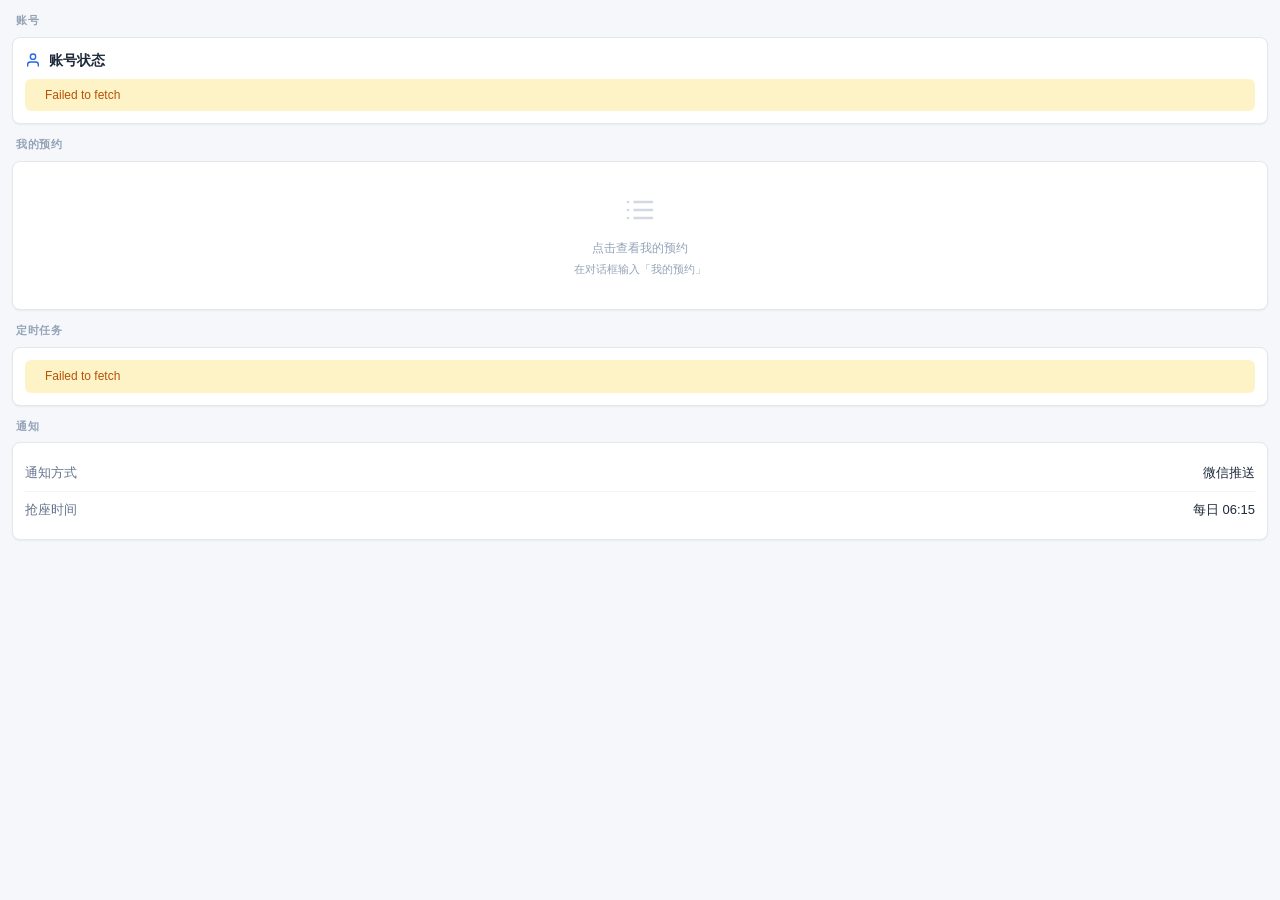
==== panel.html @ 2fefa7e7 "Add files via upload" ====
<!DOCTYPE html>
<html lang="zh-CN">
<head>
<meta charset="UTF-8">
<meta name="viewport" content="width=device-width, initial-scale=1.0">
<title>个人信息面板</title>
<link rel="stylesheet" href="shared.css">
</head>
<body>

<div class="panel-container" id="container">

  <!-- 账号状态 -->
  <div class="panel-section">
    <div class="panel-section-title">账号</div>
    <div class="card" id="accountCard">
      <div class="skeleton-line" style="width:60%;height:14px;margin-bottom:8px;"></div>
      <div class="skeleton-line" style="width:90%;height:12px;margin-bottom:6px;"></div>
      <div class="skeleton-line" style="width:70%;height:12px;"></div>
    </div>
  </div>

  <!-- 我的预约（后端无独立API，引导对话查询） -->
  <div class="panel-section">
    <div class="panel-section-title">我的预约</div>
    <div id="reservationList">
      <div class="card js-reservation-trigger" style="cursor:pointer;">
        <div class="empty-state">
          <span id="reservationIcon"></span>
          <div>点击查看我的预约</div>
          <div style="margin-top:4px;font-size:11px;">在对话框输入「我的预约」</div>
        </div>
      </div>
    </div>
  </div>

  <!-- 定时任务 -->
  <div class="panel-section">
    <div class="panel-section-title">定时任务</div>
    <div id="taskList">
      <div class="skeleton-line" style="width:60%;height:14px;margin-bottom:8px;"></div>
      <div class="skeleton-line" style="width:90%;height:12px;margin-bottom:6px;"></div>
      <div class="skeleton-line" style="width:70%;height:12px;"></div>
    </div>
  </div>

  <!-- 通知提示 -->
  <div class="panel-section">
    <div class="panel-section-title">通知</div>
    <div class="card">
      <div class="alert alert-info" id="nextRunAlert" style="margin-bottom: 8px; display:none;">
        <span id="nextRunIcon"></span>
        <div>
          <div style="font-weight:600;">下次自动抢座</div>
          <div id="nextRunText" style="opacity:0.8;">--</div>
        </div>
      </div>
      <div class="list-item">
        <span class="list-item-label">通知方式</span>
        <span class="list-item-value">微信推送</span>
      </div>
      <div class="list-item">
        <span class="list-item-label">抢座时间</span>
        <span class="list-item-value">每日 06:15</span>
      </div>
    </div>
  </div>

</div>

<script src="shared.js"></script>
<script>
(function() {
  const { apiGet, apiPost, ICONS, escapeHtml, sendToParent, MSG, MSG_FROM_PARENT, onParentMessage, setToken, clearToken, triggerFlow } = window.LibPanel;

  // ---------- 显示模式（URL 参数 mode，2026-08-24）----------
  // login：登录专注视图（账号管理任务流嵌入节点用）——只显示账号卡片，隐藏其余三卡片
  // view ：只读视图（右侧常驻 iframe 用）——未绑定只显示警告+触发按钮，不渲染绑定表单
  // 默认 ：完整面板（其他任务流嵌入 / 直接访问）
  const MODE = new URLSearchParams(location.search).get('mode') || '';
  if (MODE === 'login') {
    document.querySelectorAll('.panel-section').forEach((sec, idx) => {
      if (idx > 0) sec.style.display = 'none';
    });
  }

  // ---------- 渲染账号状态 ----------
  // 后端 GET /api/status 返回：
  //   未绑定: {"code":0, "bound":false}
  //   已绑定: {"code":0, "bound":true, "maskedName":"张某某"}
  function renderAccount(resp) {
    const card = document.getElementById('accountCard');

    // API 调用失败
    if (!resp) {
      card.innerHTML = `
        <div class="card-header">${ICONS.user} 账号状态</div>
        <div class="alert alert-warning">
          <span>${ICONS.alert}</span>
          <div>无法连接服务器，请稍后重试</div>
        </div>`;
      return;
    }

    // code 非 0
    if (resp.code !== 0) {
      card.innerHTML = `
        <div class="card-header">${ICONS.user} 账号状态</div>
        <div class="alert alert-warning">
          <span>${ICONS.alert}</span>
          <div>${escapeHtml(resp.msg || '查询失败')}</div>
        </div>`;
      return;
    }

    // ① 只读模式（view，右侧常驻 iframe）且未绑定：只显示警告 + 触发按钮，不渲染表单
    //    原因：右侧 iframe 的 uid 变量注入未经验证，若在右侧提交表单可能绑定到错误 uid；
    //    只读设计使 uid 即使错误也无副作用（无表单可提交）——按钮走 triggerFlow 在
    //    对话区触发账号管理任务流（对话区 uid 注入已实测可靠）
    if (MODE === 'view' && !resp.bound) {
      card.innerHTML = `
        <div class="card-header">${ICONS.user} 账号状态</div>
        <div class="alert alert-warning" style="margin-bottom:10px;">
          <span>${ICONS.alert}</span>
          <div>未绑定图书馆账号，暂无法使用预约/抢座功能</div>
        </div>
        <div style="font-size:var(--text-sm);color:var(--color-text-secondary);margin-bottom:10px;">
          为保证账号安全，绑定请在对话区完成。点击下方按钮，在对话区打开的绑定面板中输入学号密码
        </div>
        <button type="button" class="btn btn-primary btn-block js-go-bind">去绑定账号</button>`;
      card.querySelector('.js-go-bind').addEventListener('click', () => {
        // 配置了真实 taskId 时直接触发任务流，否则向对话区发送「绑定账号」语义触发
        triggerFlow('bind');
      });
      return;
    }

    // ② 完整/登录模式：未绑定，或已绑定但本机无凭证（换设备 / 清除浏览器数据 /
    //    其他通道绑定产生的同步断层）→ 渲染绑定表单：重新提交走 upsert 自动轮换
    //    凭证，本机即时恢复（view 模式不进此分支——只读，凭证同步走对话区登录入口）
    if (MODE !== 'view' && (!resp.bound || !window.LibPanel.hasCredential())) {
      const needSync = Boolean(resp.bound);
      const tip = needSync
        ? `已绑定（${escapeHtml(resp.maskedName || '--')}），但本设备未持有凭证（换设备或清除浏览器数据后会出现）。在下方重新输入账密即可同步，凭证自动轮换，其余设置不受影响`
        : '未绑定图书馆账号，在下方表单直接绑定';
      card.innerHTML = `
        <div class="card-header">${ICONS.user} 账号状态</div>
        <div class="alert alert-warning" style="margin-bottom:10px;">
          <span>${ICONS.alert}</span>
          <div>${tip}</div>
        </div>
        <form id="bindForm" autocomplete="off" novalidate>
          <div class="form-field">
            <label class="form-label" for="bindUsername">学号</label>
            <input class="form-input" id="bindUsername" type="text" inputmode="numeric" maxlength="20"
                   placeholder="图书馆系统登录学号" autocomplete="off" required>
          </div>
          <div class="form-field">
            <label class="form-label" for="bindPassword">密码</label>
            <div class="pwd-wrap">
              <input class="form-input" id="bindPassword" type="password" maxlength="64"
                     placeholder="图书馆系统密码" autocomplete="new-password" required>
              <button type="button" class="pwd-toggle" aria-label="显示密码" title="显示密码">${ICONS.eye}</button>
            </div>
          </div>
          <div class="form-field">
            <label class="form-label" for="bindPushplus">PushPlus Token（可选）</label>
            <input class="form-input" id="bindPushplus" type="text"
                   placeholder="抢座结果微信推送用，可留空" autocomplete="off">
          </div>
          <label class="form-check" style="margin-bottom:10px;">
            <input type="checkbox" id="bindRemember"> 记住密码（AES 加密存储，每日自动抢座需要）
          </label>
          <button type="submit" class="btn btn-primary btn-block" id="bindSubmitBtn">绑定</button>
          <div class="form-msg" id="bindMsg"></div>
        </form>
        <div class="form-footnote">绑定后凭证自动保存在本浏览器，下次打开免重复绑定</div>`;
      setupBindForm(card);
      return;
    }

    // 已绑定（字段是 maskedName，不是 masked）
    card.innerHTML = `
      <div class="card-header">${ICONS.user} 账号状态</div>
      <div class="list-item">
        <span class="list-item-label">学号</span>
        <span class="list-item-value">${escapeHtml(resp.maskedName || '--')}</span>
      </div>
      <div class="list-item">
        <span class="list-item-label">状态</span>
        <span class="list-item-value"><span class="badge badge-success">已绑定</span></span>
      </div>
      <button class="btn btn-block js-unbind" style="margin-top:10px;">解绑账号</button>`;
    card.querySelector('.js-unbind').addEventListener('click', unbindAccount);
  }

  // ---------- 内嵌绑定表单（方案 4：免跳转对话框，绑定成功免刷新直接用） ----------
  function setupBindForm(card) {
    const form = card.querySelector('#bindForm');
    const msgEl = card.querySelector('#bindMsg');
    const btn = card.querySelector('#bindSubmitBtn');
    // 密码可见性切换（掩码 ↔ 明文，方便核对输入；type=button 防误触发表单提交）
    const pwdInput = card.querySelector('#bindPassword');
    const pwdToggle = card.querySelector('.pwd-toggle');
    if (pwdToggle && pwdInput) {
      pwdToggle.addEventListener('click', () => {
        const show = pwdInput.type === 'password';
        pwdInput.type = show ? 'text' : 'password';
        pwdToggle.innerHTML = show ? ICONS.eyeOff : ICONS.eye;
        pwdToggle.setAttribute('aria-label', show ? '隐藏密码' : '显示密码');
        pwdToggle.title = show ? '隐藏密码' : '显示密码';
      });
    }
    form.addEventListener('submit', async (e) => {
      e.preventDefault();
      msgEl.textContent = '';
      msgEl.className = 'form-msg';
      const username = card.querySelector('#bindUsername').value.trim();
      const password = card.querySelector('#bindPassword').value;
      const pushplus = card.querySelector('#bindPushplus').value.trim();
      const remember = card.querySelector('#bindRemember').checked;
      if (!username || !password) {
        msgEl.textContent = '请填写学号和密码';
        msgEl.classList.add('form-msg-error');
        return;
      }
      btn.disabled = true;
      btn.textContent = '验证中…';
      try {
        const resp = await apiPost('/api/bind', {
          uid: window.LibPanel.UID, username, password, remember, pushplus,
        });
        if (resp && resp.redirected) {
          // 兜底（/api/bind 已在 shared.js 直连白名单中，正常不会走到）
          msgEl.textContent = '当前环境不支持直连，请在对话框输入「绑定账号」';
          msgEl.classList.add('form-msg-error');
          return;
        }
        if (resp && resp.code === 0) {
          // token 生命周期起点：立即生效（内存 + localStorage 持久化），
          // 后续请求自动经 /api/auth/exchange 换短时效凭证，无需刷新页面
          setToken(resp.token || '');
          renderBindSuccess(card, resp);
        } else {
          msgEl.textContent = (resp && resp.msg) || '绑定失败';
          msgEl.classList.add('form-msg-error');
        }
      } catch (err) {
        msgEl.textContent = err.message || '网络错误，请稍后重试';
        msgEl.classList.add('form-msg-error');
      } finally {
        btn.disabled = false;
        btn.textContent = '绑定';
      }
    });
  }

  // ---------- 绑定成功页（展示 token 供跨设备配置 iframe URL） ----------
  function renderBindSuccess(card, resp) {
    const token = resp.token || '';
    card.innerHTML = `
      <div class="card-header">${ICONS.user} 账号状态</div>
      <div class="alert alert-success">
        <span>${ICONS.check}</span>
        <div>绑定成功（${escapeHtml(resp.maskedName || '')}），凭证已自动生效</div>
      </div>
      <div style="margin-top:10px;font-size:var(--text-sm);color:var(--color-text-secondary);">
        凭证已保存在本浏览器，下次打开免重复绑定。若需在其他设备使用，
        请将下方 Token 配置到超星智能体 iframe URL 参数（&amp;token=…）：
      </div>
      <div class="token-box">
        <span class="token-value" title="${escapeHtml(token)}">${escapeHtml(token)}</span>
        <button class="btn btn-sm js-copy-token">复制</button>
      </div>
      <button class="btn btn-block" id="bindDoneBtn" style="margin-top:12px;">完成</button>`;
    card.querySelector('.js-copy-token').addEventListener('click', async (e) => {
      try {
        await navigator.clipboard.writeText(token);
        e.target.textContent = '已复制';
        setTimeout(() => { e.target.textContent = '复制'; }, 1500);
      } catch (err) {
        alert('复制失败，请手动选择复制：' + token);
      }
    });
    card.querySelector('#bindDoneBtn').addEventListener('click', async () => {
      await refreshAll();
    });
  }

  // ---------- 解绑（token 生命周期终点：清内存 + localStorage） ----------
  async function unbindAccount() {
    if (!confirm('确定解绑账号吗？解绑后定时抢座任务将停止。')) return;
    try {
      const resp = await apiPost('/api/unbind', { uid: window.LibPanel.UID });
      if (resp && resp.redirected) {
        alert('已转向对话区，请在对话框完成解绑操作');
        return;
      }
      if (resp && resp.code === 0) {
        clearToken();  // 清除本地长期凭证与短时效缓存，下次会话从零开始
        await refreshAll();
      } else {
        alert('解绑失败: ' + (resp ? resp.msg : '未知错误'));
      }
    } catch (e) {
      alert('解绑失败: ' + e.message);
    }
  }

  // ---------- 渲染定时任务 ----------
  // 后端 GET /api/schedule?action=list 返回：
  //   {"code":0, "tasks":[{"id":"abc123","kind":"seat_reserve","desc":"每周mon,tue,wed,thu,fri,sat,sun 06:15 抢约3C-008"}]}
  // 注意：字段是 tasks 不是 jobs；任务只有 id/kind/desc
  function renderTasks(resp) {
    const container = document.getElementById('taskList');
    const alertEl = document.getElementById('nextRunAlert');
    const alertText = document.getElementById('nextRunText');
    const alertIcon = document.getElementById('nextRunIcon');

    // API 调用失败或未绑定
    if (!resp || resp.code !== 0) {
      alertEl.style.display = 'none';
      const msg = resp ? (resp.msg || '查询失败') : '无法连接服务器';
      // 401 = 未绑定，显示友好提示
      if (resp && resp.code === 401) {
        container.innerHTML = `
          <div class="card">
            <div class="empty-state">
              ${ICONS.clock}
              <div>请先绑定账号</div>
            </div>
          </div>`;
      } else {
        container.innerHTML = `
          <div class="card">
            <div class="alert alert-warning">
              <span>${ICONS.alert}</span>
              <div>${escapeHtml(msg)}</div>
            </div>
          </div>`;
      }
      return;
    }

    // 后端返回 tasks 数组
    const tasks = resp.tasks || [];

    // 更新下次执行提示
    if (tasks.length > 0) {
      alertEl.style.display = 'flex';
      alertIcon.innerHTML = ICONS.clock;
      alertText.textContent = `明日 06:15 自动执行（共 ${tasks.length} 个任务）`;
    } else {
      alertEl.style.display = 'none';
    }

    if (tasks.length === 0) {
      container.innerHTML = `
        <div class="card">
          <div class="empty-state">
            ${ICONS.clock}
            <div>暂无定时任务</div>
            <div style="margin-top:4px;">在对话框输入「定时抢座」创建</div>
          </div>
        </div>`;
      return;
    }

    // 修复 P2-2：用更健壮的方式解析 desc，不再依赖单一正则
    // 后端 desc 格式: "每周mon,tue,wed,thu,fri,sat,sun 06:15 抢约3C-008"
    // 但格式可能变化，所以用多重降级策略
    container.innerHTML = tasks.map(t => {
      const desc = t.desc || '';
      const kind = t.kind || '';

      // 提取座位号（降级链：desc里的"抢约xxx" → kind → desc本身 → "未知"）
      let seat = '未知';
      const seatMatch = desc.match(/抢约\s*(\S+)/);
      if (seatMatch) {
        seat = seatMatch[1];
      } else if (kind) {
        seat = kind;
      } else if (desc) {
        seat = desc.substring(0, 20);
      }

      // 提取周期（降级链：完整匹配 → 缩写匹配 → 原文 → "已启用"）
      let week = '已启用';
      const weekFullMatch = desc.match(/每周([a-z,]+)/);
      const weekAbbrMap = {
        'mon,tue,wed,thu,fri,sat,sun': '每天',
        'mon,tue,wed,thu,fri': '工作日',
        'sat,sun': '周末',
      };
      if (weekFullMatch && weekAbbrMap[weekFullMatch[1]]) {
        week = weekAbbrMap[weekFullMatch[1]];
      } else if (weekFullMatch) {
        week = '每周' + weekFullMatch[1].split(',').map(d => ({mon:'一',tue:'二',wed:'三',thu:'四',fri:'五',sat:'六',sun:'日'}[d] || d)).join('');
      }

      // 提取时间（降级链：HH:MM 匹配 → "06:15" 默认）
      let time = '06:15';
      const timeMatch = desc.match(/(\d{1,2}:\d{2})/);
      if (timeMatch) time = timeMatch[1];

      return `
        <div class="task-card">
          <div class="task-info">
            <div class="task-name">${escapeHtml(seat)}</div>
            <div class="task-meta">${escapeHtml(week)} · ${escapeHtml(time)}</div>
          </div>
          <span class="badge badge-success">启用</span>
          <button class="btn btn-sm btn-danger js-cancel-task" data-task-id="${escapeHtml(t.id)}" title="取消任务">${ICONS.x}</button>
        </div>
      `;
    }).join('');

    // 修复 P1-5：用事件委托替代 onclick 注入，避免 XSS
    container.querySelectorAll('.js-cancel-task').forEach(btn => {
      btn.addEventListener('click', () => cancelTask(btn.dataset.taskId));
    });
  }

  // ---------- 取消任务 ----------
  // 后端 POST /api/schedule 用 "id" 字段（不是 "job_id"）
  // 注意：生产环境 apiPost 会降级为对话引导，返回 code:302 redirected:true
  window.cancelTask = async function(taskId) {
    if (!confirm('确定取消这个定时任务吗？')) return;
    try {
      const resp = await apiPost('/api/schedule', { action: 'cancel', id: taskId });
      // 检查是否被重定向到对话区（生产环境降级）
      if (resp && resp.redirected) {
        alert('已转向对话区，请在对话框完成取消操作');
        return;
      }
      if (resp && resp.code === 0) {
        sendToParent(MSG.DATA_SYNC, { type: 'task-cancelled', taskId });
        await refreshAll();
      } else {
        alert('取消失败: ' + (resp ? resp.msg : '未知错误'));
      }
    } catch (e) {
      alert('取消失败: ' + e.message);
    }
  };

  // ---------- 查询我的预约（引导对话） ----------
  window.askReservations = function() {
    sendToParent(MSG.TRIGGER_TASK, { flow: 'chat', message: '我的预约' });
  };

  // ---------- 刷新所有数据 ----------
  async function refreshAll() {
    try {
      // 并行请求状态和任务列表
      // 注意：后端返回的就是 {"code":0,...}，不是嵌套在 data 里
      const [statusResp, scheduleResp] = await Promise.allSettled([
        apiGet('/api/status'),
        apiGet('/api/schedule', { action: 'list' }),
      ]);

      // 修复 P1-2：rejected 时把错误信息包装成 {code:-1, msg} 传给渲染函数，
      // 让用户看到具体原因（如「403：签名或 Token 校验失败（uid=test_user, token_len=0）」）
      // 而不是误导性的「无法连接服务器」
      const statusData = statusResp.status === 'fulfilled'
        ? statusResp.value
        : { code: -1, msg: (statusResp.reason && statusResp.reason.message) || '网络错误' };
      const scheduleData = scheduleResp.status === 'fulfilled'
        ? scheduleResp.value
        : { code: -1, msg: (scheduleResp.reason && scheduleResp.reason.message) || '网络错误' };

      // 直接传整个响应对象给渲染函数（不是 .data）
      renderAccount(statusData);
      renderTasks(scheduleData);
    } catch (e) {
      console.error('刷新失败:', e);
      renderAccount(null);
      renderTasks(null);
    }
  }

  // ---------- 监听父窗口消息 ----------
  onParentMessage({
    [MSG_FROM_PARENT.REFRESH]: () => refreshAll(),
    [MSG_FROM_PARENT.DATA_SYNC]: (payload) => {
      if (payload && ['bound', 'unbound', 'reserved', 'task-created', 'task-cancelled'].includes(payload.type)) {
        refreshAll();
      }
    },
  });

  // ---------- 初始化 ----------
  // 设置预约区图标
  document.getElementById('reservationIcon').innerHTML = ICONS.list;

  // 修复 P1-5：reservation 用事件委托
  document.querySelector('.js-reservation-trigger').addEventListener('click', () => askReservations());

  refreshAll();

  // 自动刷新策略：使用 Page Visibility API，仅在页面可见时刷新
  // 避免用户切到其他页签时浪费 FC 调用次数
  let refreshTimer = null;

  function startAutoRefresh() {
    if (refreshTimer) clearInterval(refreshTimer);
    refreshTimer = setInterval(refreshAll, 60000);
  }

  function stopAutoRefresh() {
    if (refreshTimer) {
      clearInterval(refreshTimer);
      refreshTimer = null;
    }
  }

  // 页面可见时开始刷新，隐藏时停止
  if (document.hidden !== undefined) {
    document.addEventListener('visibilitychange', () => {
      if (document.hidden) {
        stopAutoRefresh();
      } else {
        // 重新可见时立即刷新一次，再启动定时器
        refreshAll();
        startAutoRefresh();
      }
    });
  }

  // 初始启动（如果页面可见）
  if (!document.hidden) startAutoRefresh();
})();
</script>
</body>
</html>
---- shared.css ----
/* ============================================================
 * 广大图书馆助手 - iframe 面板共享样式系统
 * 设计令牌 + 通用组件 + 面板专属布局
 * ============================================================ */

/* ---------- 设计令牌 ---------- */
:root {
  /* 配色（与 seatmap_test.html 保持一致） */
  --color-primary: #2563EB;
  --color-primary-hover: #1D4ED8;
  --color-primary-light: #DBEAFE;
  --color-bg: #F5F7FA;
  --color-surface: #FFFFFF;
  --color-text: #1E293B;
  --color-text-secondary: #64748B;
  --color-text-muted: #94A3B8;
  --color-border: #E4E7EC;
  --color-border-light: #F1F5F9;
  --color-success: #22C55E;
  --color-success-light: #DCFCE7;
  --color-warning: #F59E0B;
  --color-warning-light: #FEF3C7;
  --color-danger: #EF4444;
  --color-danger-light: #FEE2E2;
  --color-info: #3B82F6;

  /* 字体 */
  --font-family: -apple-system, "PingFang SC", "Microsoft YaHei", "Segoe UI", sans-serif;
  --font-mono: "Fira Code", "Consolas", "SF Mono", monospace;

  /* 字号 */
  --text-xs: 11px;
  --text-sm: 12px;
  --text-base: 13px;
  --text-md: 14px;
  --text-lg: 16px;
  --text-xl: 18px;

  /* 间距 */
  --space-1: 4px;
  --space-2: 8px;
  --space-3: 12px;
  --space-4: 16px;
  --space-5: 20px;
  --space-6: 24px;

  /* 圆角 */
  --radius-sm: 4px;
  --radius-md: 6px;
  --radius-lg: 8px;
  --radius-xl: 12px;

  /* 阴影 */
  --shadow-sm: 0 1px 2px rgba(0, 0, 0, 0.05);
  --shadow-md: 0 2px 8px rgba(0, 0, 0, 0.08);
  --shadow-lg: 0 4px 16px rgba(0, 0, 0, 0.12);

  /* 动画 */
  --transition: 150ms ease;
  --transition-slow: 250ms ease;
}

/* ---------- 基础重置 ---------- */
* { margin: 0; padding: 0; box-sizing: border-box; }

html, body {
  font-family: var(--font-family);
  font-size: var(--text-base);
  color: var(--color-text);
  background: var(--color-bg);
  line-height: 1.5;
  -webkit-font-smoothing: antialiased;
  -moz-osx-font-smoothing: grayscale;
}

/* 滚动条 */
::-webkit-scrollbar { width: 5px; height: 5px; }
::-webkit-scrollbar-track { background: transparent; }
::-webkit-scrollbar-thumb { background: var(--color-border); border-radius: 3px; }
::-webkit-scrollbar-thumb:hover { background: var(--color-text-muted); }

/* ---------- 通用组件：卡片 ---------- */
.card {
  background: var(--color-surface);
  border: 1px solid var(--color-border);
  border-radius: var(--radius-lg);
  padding: var(--space-3);
  margin-bottom: var(--space-2);
  box-shadow: var(--shadow-sm);
}

.card-header {
  display: flex;
  align-items: center;
  gap: var(--space-2);
  margin-bottom: var(--space-2);
  font-size: var(--text-md);
  font-weight: 600;
  color: var(--color-text);
}

.card-header svg {
  width: 16px;
  height: 16px;
  color: var(--color-primary);
  flex-shrink: 0;
}

.card-body {
  font-size: var(--text-base);
  color: var(--color-text-secondary);
}

/* ---------- 通用组件：按钮 ---------- */
.btn {
  display: inline-flex;
  align-items: center;
  justify-content: center;
  gap: var(--space-1);
  padding: var(--space-2) var(--space-3);
  border: 1px solid var(--color-border);
  border-radius: var(--radius-md);
  background: var(--color-surface);
  color: var(--color-text);
  font-size: var(--text-base);
  font-family: inherit;
  cursor: pointer;
  transition: all var(--transition);
  white-space: nowrap;
  min-height: 32px;
}

.btn:hover { border-color: var(--color-primary); color: var(--color-primary); }
.btn:active { transform: scale(0.97); }
.btn:focus-visible { outline: 2px solid var(--color-primary); outline-offset: 2px; }

.btn-primary {
  background: var(--color-primary);
  border-color: var(--color-primary);
  color: #fff;
}
.btn-primary:hover { background: var(--color-primary-hover); border-color: var(--color-primary-hover); color: #fff; }

.btn-danger {
  background: var(--color-danger);
  border-color: var(--color-danger);
  color: #fff;
}
.btn-danger:hover { background: #DC2626; border-color: #DC2626; color: #fff; }

.btn-sm { padding: 3px 8px; font-size: var(--text-sm); min-height: 26px; }
.btn-block { width: 100%; }

/* ---------- 通用组件：状态标签 ---------- */
.badge {
  display: inline-flex;
  align-items: center;
  gap: 3px;
  padding: 2px 8px;
  border-radius: 10px;
  font-size: var(--text-xs);
  font-weight: 500;
  line-height: 1.4;
}
.badge-success { background: var(--color-success-light); color: #15803D; }
.badge-warning { background: var(--color-warning-light); color: #B45309; }
.badge-danger  { background: var(--color-danger-light);  color: #B91C1C; }
.badge-info    { background: var(--color-primary-light); color: #1E40AF; }
.badge-muted   { background: var(--color-border-light);  color: var(--color-text-secondary); }

/* ---------- 通用组件：表单（方案 4 内嵌绑定表单） ---------- */
.form-field { margin-bottom: 10px; }
.form-label {
  display: block;
  font-size: var(--text-sm);
  color: var(--color-text-secondary);
  margin-bottom: 4px;
}
.form-input {
  width: 100%;
  padding: var(--space-2) var(--space-3);
  border: 1px solid var(--color-border);
  border-radius: var(--radius-md);
  background: var(--color-surface);
  color: var(--color-text);
  font-size: var(--text-base);
  font-family: inherit;
  min-height: 34px;
  transition: border-color var(--transition);
}
.form-input:focus { outline: none; border-color: var(--color-primary); }
.form-input::placeholder { color: var(--color-text-muted); }
/* 密码框可见性切换（掩码 ↔ 明文，纯本地渲染层切换，不影响传输与存储） */
.pwd-wrap { position: relative; }
.pwd-wrap .form-input { padding-right: 38px; }
.pwd-toggle {
  position: absolute;
  right: 4px;
  top: 50%;
  transform: translateY(-50%);
  display: flex;
  align-items: center;
  justify-content: center;
  background: none;
  border: none;
  cursor: pointer;
  padding: 6px;
  color: var(--color-text-secondary);
}
.pwd-toggle:hover { color: var(--color-text); }
.pwd-toggle svg { width: 16px; height: 16px; }
.form-check {
  display: flex;
  align-items: center;
  gap: 6px;
  font-size: var(--text-sm);
  color: var(--color-text-secondary);
  cursor: pointer;
  user-select: none;
}
.form-check input[type="checkbox"] { accent-color: var(--color-primary); cursor: pointer; }
.form-msg { font-size: var(--text-sm); margin-top: 8px; word-break: break-all; }
.form-msg-error { color: var(--color-danger); }
.form-footnote {
  font-size: var(--text-sm);
  color: var(--color-text-secondary);
  opacity: 0.75;
  margin-top: 10px;
  text-align: center;
}
.token-box {
  display: flex;
  align-items: center;
  gap: var(--space-2);
  margin-top: var(--space-2);
}
.token-value {
  flex: 1;
  min-width: 0;
  padding: var(--space-2) var(--space-2);
  background: var(--color-bg);
  border: 1px solid var(--color-border);
  border-radius: var(--radius-sm);
  font-family: var(--font-mono);
  font-size: var(--text-xs);
  color: var(--color-text-secondary);
  overflow: hidden;
  text-overflow: ellipsis;
  white-space: nowrap;
}

/* ---------- 通用组件：列表项 ---------- */
.list-item {
  display: flex;
  align-items: center;
  gap: var(--space-2);
  padding: var(--space-2) 0;
  border-bottom: 1px solid var(--color-border-light);
  font-size: var(--text-base);
}
.list-item:last-child { border-bottom: 0; }
.list-item-label { color: var(--color-text-secondary); flex-shrink: 0; }
.list-item-value { color: var(--color-text); font-weight: 500; margin-left: auto; text-align: right; }

/* ---------- 通用组件：空状态 ---------- */
.empty-state {
  text-align: center;
  padding: var(--space-5) var(--space-3);
  color: var(--color-text-muted);
  font-size: var(--text-sm);
}
.empty-state svg { width: 32px; height: 32px; margin-bottom: var(--space-2); opacity: 0.4; }

/* ---------- 通用组件：加载态 ---------- */
.loading {
  display: flex;
  align-items: center;
  justify-content: center;
  gap: var(--space-2);
  padding: var(--space-4);
  color: var(--color-text-muted);
  font-size: var(--text-sm);
}
.spinner {
  width: 16px; height: 16px;
  border: 2px solid var(--color-border);
  border-top-color: var(--color-primary);
  border-radius: 50%;
  animation: spin 0.6s linear infinite;
}
@keyframes spin { to { transform: rotate(360deg); } }

/* ---------- 通用组件：提示条 ---------- */
.alert {
  display: flex;
  align-items: flex-start;
  gap: var(--space-2);
  padding: var(--space-2) var(--space-3);
  border-radius: var(--radius-md);
  font-size: var(--text-sm);
  line-height: 1.4;
}
.alert-info { background: var(--color-primary-light); color: #1E40AF; }
.alert-warning { background: var(--color-warning-light); color: #B45309; }
.alert-success { background: var(--color-success-light); color: #15803D; }

/* ---------- 面板专属：左栏导航 ---------- */
.nav-panel {
  display: flex;
  flex-direction: column;
  height: 100vh;
  background: var(--color-surface);
}

.nav-header {
  display: flex;
  align-items: center;
  gap: var(--space-2);
  padding: var(--space-3) var(--space-4);
  border-bottom: 1px solid var(--color-border);
  flex-shrink: 0;
}
.nav-header-logo {
  width: 28px; height: 28px;
  background: var(--color-primary);
  border-radius: var(--radius-md);
  display: flex; align-items: center; justify-content: center;
  color: #fff; flex-shrink: 0;
}
.nav-header-logo svg { width: 18px; height: 18px; }
.nav-header-title { font-size: var(--text-md); font-weight: 600; color: var(--color-text); line-height: 1.3; }
.nav-header-sub { font-size: var(--text-xs); color: var(--color-text-muted); }

.nav-groups {
  flex: 1;
  overflow-y: auto;
  padding: var(--space-2) 0;
}

.nav-group-label {
  padding: var(--space-2) var(--space-4) var(--space-1);
  font-size: var(--text-xs);
  color: var(--color-text-muted);
  text-transform: uppercase;
  letter-spacing: 0.5px;
  font-weight: 600;
}

.nav-item {
  display: flex;
  align-items: center;
  gap: var(--space-3);
  padding: var(--space-2) var(--space-4);
  cursor: pointer;
  transition: all var(--transition);
  border-left: 3px solid transparent;
  user-select: none;
}
.nav-item:hover { background: var(--color-border-light); }
.nav-item.active {
  background: var(--color-primary-light);
  border-left-color: var(--color-primary);
  color: var(--color-primary);
  font-weight: 600;
}
.nav-item:focus-visible { outline: 2px solid var(--color-primary); outline-offset: -2px; }

.nav-item-icon {
  width: 18px; height: 18px;
  color: var(--color-text-secondary);
  flex-shrink: 0;
  transition: color var(--transition);
}
.nav-item.active .nav-item-icon { color: var(--color-primary); }

.nav-item-label { font-size: var(--text-base); flex: 1; }

.nav-item-badge {
  font-size: var(--text-xs);
  padding: 1px 6px;
  border-radius: 8px;
  background: var(--color-danger);
  color: #fff;
  line-height: 1.4;
}

/* ---------- 面板专属：左栏二级视图 ---------- */
.nav-subview {
  position: absolute;
  inset: 0;
  background: var(--color-bg);
  z-index: 10;
  display: none;
  flex-direction: column;
}
.nav-subview.visible { display: flex; }

.nav-subview-header {
  display: flex;
  align-items: center;
  gap: var(--space-2);
  padding: var(--space-3) var(--space-4);
  border-bottom: 1px solid var(--color-border);
  background: var(--color-surface);
  flex-shrink: 0;
}
.nav-subview-back {
  border: 0; background: none; cursor: pointer;
  color: var(--color-primary); font-size: var(--text-md);
  padding: var(--space-1);
  display: flex; align-items: center;
}
.nav-subview-back:hover { color: var(--color-primary-hover); }
.nav-subview-title { font-size: var(--text-md); font-weight: 600; }
.nav-subview-body { flex: 1; overflow-y: auto; padding: var(--space-3); }

/* ---------- 面板专属：右栏 ---------- */
.panel-container {
  height: 100vh;
  overflow-y: auto;
  padding: var(--space-3);
}

.panel-section { margin-bottom: var(--space-3); }

.panel-section-title {
  font-size: var(--text-xs);
  color: var(--color-text-muted);
  text-transform: uppercase;
  letter-spacing: 0.5px;
  font-weight: 600;
  margin-bottom: var(--space-2);
  padding: 0 var(--space-1);
}

/* 预约卡片 */
.reservation-card {
  display: flex;
  align-items: center;
  gap: var(--space-3);
  padding: var(--space-3);
  background: var(--color-surface);
  border: 1px solid var(--color-border);
  border-radius: var(--radius-lg);
  margin-bottom: var(--space-2);
}
.reservation-card .seat-icon {
  width: 36px; height: 36px;
  background: var(--color-primary-light);
  border-radius: var(--radius-md);
  display: flex; align-items: center; justify-content: center;
  flex-shrink: 0;
}
.reservation-card .seat-icon svg { width: 18px; height: 18px; color: var(--color-primary); }
.reservation-card .seat-info { flex: 1; min-width: 0; }
.reservation-card .seat-name { font-size: var(--text-md); font-weight: 600; color: var(--color-text); }
.reservation-card .seat-time { font-size: var(--text-sm); color: var(--color-text-secondary); }

/* 任务卡片 */
.task-card {
  display: flex;
  align-items: center;
  gap: var(--space-2);
  padding: var(--space-2) var(--space-3);
  background: var(--color-surface);
  border: 1px solid var(--color-border);
  border-radius: var(--radius-md);
  margin-bottom: var(--space-2);
}
.task-card .task-info { flex: 1; min-width: 0; }
.task-card .task-name { font-size: var(--text-base); font-weight: 500; }
.task-card .task-meta { font-size: var(--text-xs); color: var(--color-text-muted); }

/* ---------- 对话引导浮层 ---------- */
.dialog-prompt {
  position: fixed;
  bottom: var(--space-4);
  left: var(--space-3);
  right: var(--space-3);
  background: var(--color-text);
  color: #fff;
  padding: var(--space-3);
  border-radius: var(--radius-lg);
  box-shadow: var(--shadow-lg);
  z-index: 100;
  display: none;
  font-size: var(--text-sm);
  line-height: 1.4;
}
.dialog-prompt.visible { display: block; animation: slideUp 200ms ease; }
.dialog-prompt .prompt-title { font-weight: 600; margin-bottom: var(--space-1); }
.dialog-prompt .prompt-hint { opacity: 0.8; }
.dialog-prompt .prompt-close {
  position: absolute; top: var(--space-1); right: var(--space-2);
  border: 0; background: none; color: #fff; opacity: 0.6;
  cursor: pointer; font-size: 16px;
}
.dialog-prompt .prompt-close:hover { opacity: 1; }

@keyframes slideUp {
  from { transform: translateY(20px); opacity: 0; }
  to { transform: translateY(0); opacity: 1; }
}

/* ---------- 响应式 ---------- */
@media (max-width: 360px) {
  :root { --text-base: 12px; --text-md: 13px; }
  .nav-item { padding: var(--space-2); }
}

/* 无障碍：减少动画 */
@media (prefers-reduced-motion: reduce) {
  *, *::before, *::after {
    animation-duration: 0.01ms !important;
    transition-duration: 0.01ms !important;
  }
}
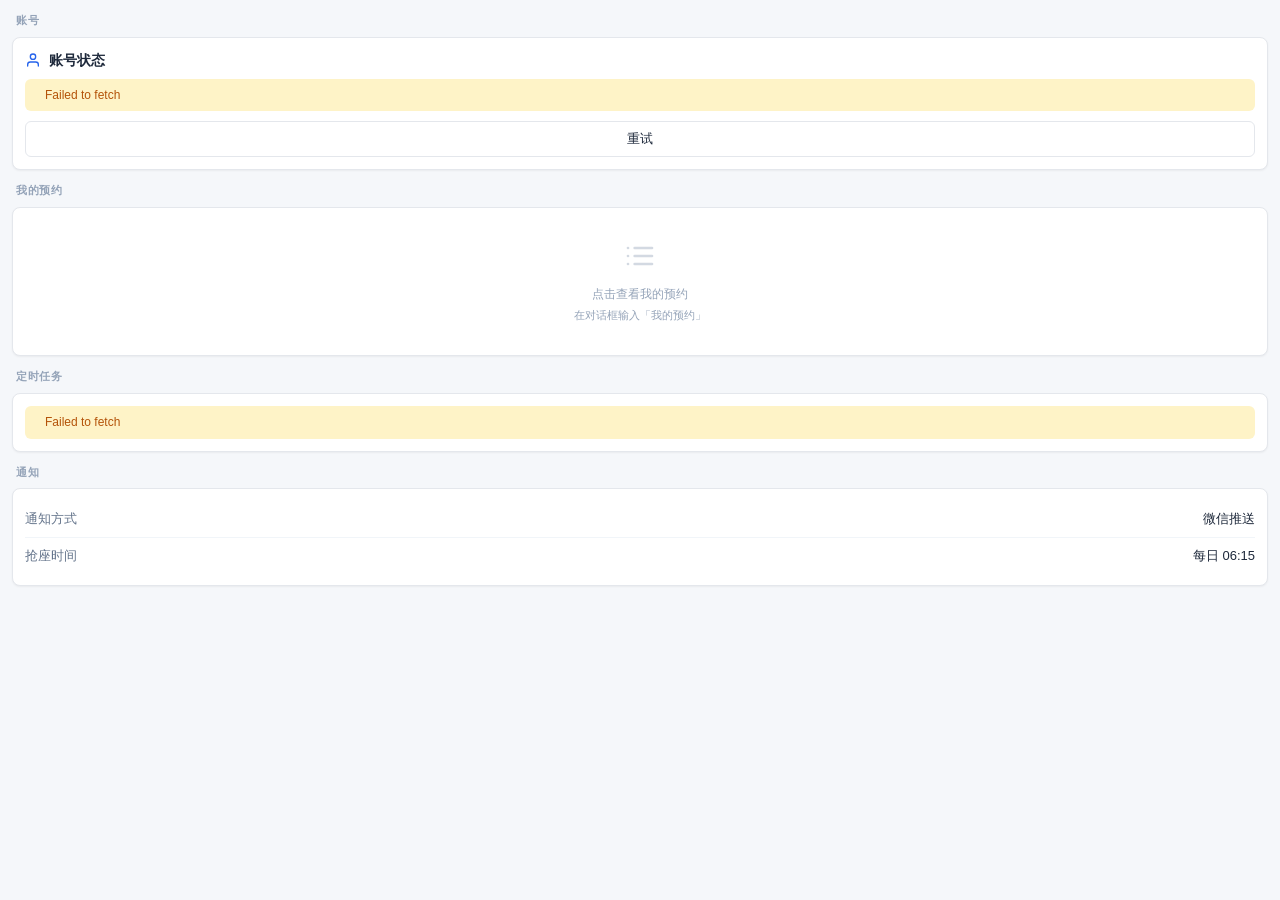
==== commit 61edbe93: "Add files via upload" ====
--- a/panel.html
+++ b/panel.html
@@ -91,14 +91,16 @@
   function renderAccount(resp) {
     const card = document.getElementById('accountCard');
 
-    // API 调用失败
+    // API 调用失败（FC 不可达/超时/网络中断）——附重试按钮，免用户重开页面/重说指令
     if (!resp) {
       card.innerHTML = `
         <div class="card-header">${ICONS.user} 账号状态</div>
         <div class="alert alert-warning">
           <span>${ICONS.alert}</span>
           <div>无法连接服务器，请稍后重试</div>
-        </div>`;
+        </div>
+        <button type="button" class="btn btn-block" style="margin-top:10px;" id="retryStatusBtn">重试连接</button>`;
+      card.querySelector('#retryStatusBtn').addEventListener('click', () => refreshAll());
       return;
     }
 
@@ -109,14 +111,17 @@
         <div class="alert alert-warning">
           <span>${ICONS.alert}</span>
           <div>${escapeHtml(resp.msg || '查询失败')}</div>
-        </div>`;
+        </div>
+        <button type="button" class="btn btn-block" style="margin-top:10px;" id="retryStatusBtn">重试</button>`;
+      card.querySelector('#retryStatusBtn').addEventListener('click', () => refreshAll());
       return;
     }
 
     // ① 只读模式（view，右侧常驻 iframe）且未绑定：只显示警告 + 触发按钮，不渲染表单
-    //    原因：右侧 iframe 的 uid 变量注入未经验证，若在右侧提交表单可能绑定到错误 uid；
-    //    只读设计使 uid 即使错误也无副作用（无表单可提交）——按钮走 triggerFlow 在
-    //    对话区触发账号管理任务流（对话区 uid 注入已实测可靠）
+    //    原因：侧边常驻 iframe 的 URL 不支持平台变量注入（2026-08-24 实测确认），
+    //    uid 由 localStorage 身份自举恢复（shared.js，绑定过即正确）；但自举失效时
+    //    （清数据/换设备/多账号）仍会回落 test_user——只读设计使 uid 即使错误也无
+    //    副作用（无表单可提交），按钮走 triggerFlow 在对话区触发账号管理任务流
     if (MODE === 'view' && !resp.bound) {
       card.innerHTML = `
         <div class="card-header">${ICONS.user} 账号状态</div>
@@ -255,9 +260,12 @@
     });
   }
 
-  // ---------- 绑定成功页（展示 token 供跨设备配置 iframe URL） ----------
+  // ---------- 绑定成功页（2026-08-24 移除 token 展示与"粘贴到 URL"指令） ----------
+  // 该指令是 v18 前旧方案残留：平台内终端用户无法修改任务流 iframe URL（管理员静态模板），
+  // 且 setToken 已自动完成 localStorage 存储——token 从未需要手动放置。
+  // 跨设备正确路径 = 在新设备重新绑定（upsert 自动轮换旧 token）。
+  // URL ?token= 解析能力保留在 shared.js（独立浏览器直开/调试场景），UI 不再广告。
   function renderBindSuccess(card, resp) {
-    const token = resp.token || '';
     card.innerHTML = `
       <div class="card-header">${ICONS.user} 账号状态</div>
       <div class="alert alert-success">
@@ -265,26 +273,21 @@
         <div>绑定成功（${escapeHtml(resp.maskedName || '')}），凭证已自动生效</div>
       </div>
       <div style="margin-top:10px;font-size:var(--text-sm);color:var(--color-text-secondary);">
-        凭证已保存在本浏览器，下次打开免重复绑定。若需在其他设备使用，
-        请将下方 Token 配置到超星智能体 iframe URL 参数（&amp;token=…）：
-      </div>
-      <div class="token-box">
-        <span class="token-value" title="${escapeHtml(token)}">${escapeHtml(token)}</span>
-        <button class="btn btn-sm js-copy-token">复制</button>
+        凭证已自动保存在本浏览器，无需任何手动配置——本页面与左侧面板均可直接使用，
+        下次打开免重复绑定。在其他设备使用时，对我说「绑定账号」重新绑定即可。
       </div>
       <button class="btn btn-block" id="bindDoneBtn" style="margin-top:12px;">完成</button>`;
-    card.querySelector('.js-copy-token').addEventListener('click', async (e) => {
-      try {
-        await navigator.clipboard.writeText(token);
-        e.target.textContent = '已复制';
-        setTimeout(() => { e.target.textContent = '复制'; }, 1500);
-      } catch (err) {
-        alert('复制失败，请手动选择复制：' + token);
-      }
-    });
     card.querySelector('#bindDoneBtn').addEventListener('click', async () => {
       await refreshAll();
+      // 点「完成」回到常规卡片（已绑定视图 ~200px）——login 模式嵌入时同步下调 iframe 高度
+      if (MODE === 'login' && window.LibPanel.resizeIframe) {
+        window.LibPanel.resizeIframe(400, 260);
+      }
     });
+    // 绑定成功视图（~260px，token 展示已移除）比表单视图（~440px）矮——login 模式嵌入时主动下调
+    if (MODE === 'login' && window.LibPanel.resizeIframe) {
+      window.LibPanel.resizeIframe(400, 300);
+    }
   }
 
   // ---------- 解绑（token 生命周期终点：清内存 + localStorage） ----------
@@ -505,6 +508,13 @@
   function startAutoRefresh() {
     if (refreshTimer) clearInterval(refreshTimer);
     refreshTimer = setInterval(refreshAll, 60000);
+    // 跨 iframe 凭证秒级同步（2026-08-24）：同一 Pages origin 的多个 iframe
+    // （对话内嵌登录面板 / 右侧常驻面板）共享 localStorage，storage 事件在
+    // 写入方之外的其他同源窗口触发——绑定 setToken / 解绑 clearToken 时，
+    // 其他面板立即感知并自动刷新（60s 轮询作为兜底）
+    window.addEventListener('storage', (e) => {
+      if (e.key && e.key.startsWith('libpanel_token_')) refreshAll();
+    });
   }
 
   function stopAutoRefresh() {
--- a/shared.css
+++ b/shared.css
@@ -228,27 +228,6 @@
   margin-top: 10px;
   text-align: center;
 }
-.token-box {
-  display: flex;
-  align-items: center;
-  gap: var(--space-2);
-  margin-top: var(--space-2);
-}
-.token-value {
-  flex: 1;
-  min-width: 0;
-  padding: var(--space-2) var(--space-2);
-  background: var(--color-bg);
-  border: 1px solid var(--color-border);
-  border-radius: var(--radius-sm);
-  font-family: var(--font-mono);
-  font-size: var(--text-xs);
-  color: var(--color-text-secondary);
-  overflow: hidden;
-  text-overflow: ellipsis;
-  white-space: nowrap;
-}
-
 /* ---------- 通用组件：列表项 ---------- */
 .list-item {
   display: flex;
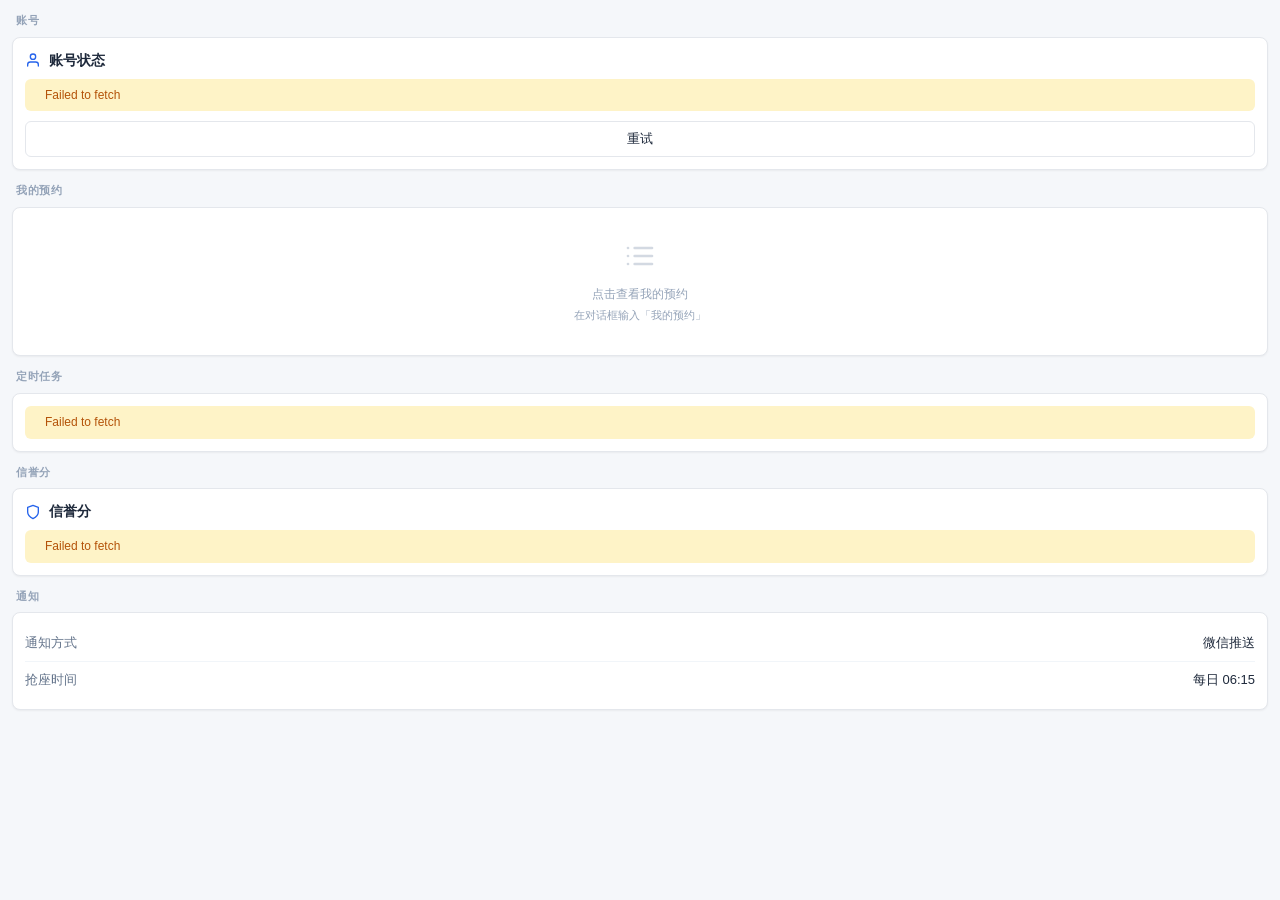
==== commit 81700951: "Add files via upload" ====
--- a/panel.html
+++ b/panel.html
@@ -38,6 +38,16 @@
   <div class="panel-section">
     <div class="panel-section-title">定时任务</div>
     <div id="taskList">
+      <div class="skeleton-line" style="width:60%;height:14px;margin-bottom:8px;"></div>
+      <div class="skeleton-line" style="width:90%;height:12px;margin-bottom:6px;"></div>
+      <div class="skeleton-line" style="width:70%;height:12px;"></div>
+    </div>
+  </div>
+
+  <!-- 信誉分 -->
+  <div class="panel-section">
+    <div class="panel-section-title">信誉分</div>
+    <div class="card" id="creditCard">
       <div class="skeleton-line" style="width:60%;height:14px;margin-bottom:8px;"></div>
       <div class="skeleton-line" style="width:90%;height:12px;margin-bottom:6px;"></div>
       <div class="skeleton-line" style="width:70%;height:12px;"></div>
@@ -310,6 +320,99 @@
     }
   }
 
+  // ---------- 渲染信誉分 ----------
+  // 后端 GET /api/credit?uid=xxx 返回：
+  //   {"code":0, "profile":{...}, "credit":{...}, "score":100, "violationCount":0, "violations":[...]}
+  function renderCredit(resp) {
+    const card = document.getElementById('creditCard');
+
+    if (!resp || resp.code !== 0) {
+      const msg = resp ? (resp.msg || '查询失败') : '无法获取';
+      if (resp && resp.code === 401) {
+        card.innerHTML = `
+          <div class="card-header">${ICONS.shield} 信誉分</div>
+          <div class="empty-state" style="padding:12px;">
+            ${ICONS.shield}
+            <div style="font-size:12px;">请先绑定账号</div>
+          </div>`;
+      } else {
+        card.innerHTML = `
+          <div class="card-header">${ICONS.shield} 信誉分</div>
+          <div class="alert alert-warning" style="font-size:12px;">
+            <span>${ICONS.alert}</span>
+            <div>${escapeHtml(msg)}</div>
+          </div>`;
+      }
+      return;
+    }
+
+    const score = resp.score;
+    const violationCount = resp.violationCount || 0;
+    const profile = resp.profile || {};
+    const violations = resp.violations || [];
+
+    // 信誉分颜色：100=绿色，<100=黄色，<80=红色
+    let scoreColor = '#22C55E';
+    let scoreLabel = '良好';
+    if (score !== null && score !== undefined) {
+      if (score < 80) { scoreColor = '#EF4444'; scoreLabel = '较低'; }
+      else if (score < 100) { scoreColor = '#F59E0B'; scoreLabel = '一般'; }
+    }
+
+    let html = `<div class="card-header">${ICONS.shield} 信誉分</div>`;
+
+    // 信誉分数值
+    if (score !== null && score !== undefined) {
+      html += `
+        <div class="list-item">
+          <span class="list-item-label">信誉分</span>
+          <span class="list-item-value" style="font-size:18px;font-weight:700;color:${scoreColor};">${escapeHtml(String(score))}</span>
+        </div>`;
+    } else {
+      html += `
+        <div class="list-item">
+          <span class="list-item-label">信誉分</span>
+          <span class="list-item-value" style="color:#999;">该系统未返回</span>
+        </div>`;
+    }
+
+    // 违约次数
+    html += `
+      <div class="list-item">
+        <span class="list-item-label">违约次数</span>
+        <span class="list-item-value" style="color:${violationCount > 0 ? '#EF4444' : '#22C55E'};">${violationCount} 次</span>
+      </div>`;
+
+    // 部门信息（如果有）
+    if (profile.unitName) {
+      html += `
+        <div class="list-item">
+          <span class="list-item-label">单位</span>
+          <span class="list-item-value">${escapeHtml(profile.unitName)}</span>
+        </div>`;
+    }
+
+    // 违约记录（如果有）
+    if (violations.length > 0) {
+      html += `<div style="margin-top:8px;font-size:11px;opacity:0.7;">最近违约记录：</div>`;
+      violations.slice(0, 3).forEach(v => {
+        const vDate = v.violationDate || v.date || v.gmtCreate || '--';
+        const vReason = v.violationReason || v.reason || v.memo || '--';
+        html += `<div style="margin-top:4px;font-size:11px;padding:4px 6px;background:rgba(239,68,68,0.08);border-radius:4px;">${escapeHtml(vDate)} ${escapeHtml(vReason)}</div>`;
+      });
+    }
+
+    // 原始字段提示（排障用，仅 dev）
+    if (window.location.hostname === 'localhost' || window.location.hostname === '127.0.0.1') {
+      const rawKeys = resp.raw_keys || [];
+      if (rawKeys.length > 0) {
+        html += `<div style="margin-top:8px;font-size:10px;opacity:0.5;">userInfo 字段: ${escapeHtml(rawKeys.join(', '))}</div>`;
+      }
+    }
+
+    card.innerHTML = html;
+  }
+
   // ---------- 渲染定时任务 ----------
   // 后端 GET /api/schedule?action=list 返回：
   //   {"code":0, "tasks":[{"id":"abc123","kind":"seat_reserve","desc":"每周mon,tue,wed,thu,fri,sat,sun 06:15 抢约3C-008"}]}
@@ -455,10 +558,11 @@
   // ---------- 刷新所有数据 ----------
   async function refreshAll() {
     try {
-      // 并行请求状态和任务列表
+      // 并行请求状态、信誉分和任务列表
       // 注意：后端返回的就是 {"code":0,...}，不是嵌套在 data 里
-      const [statusResp, scheduleResp] = await Promise.allSettled([
+      const [statusResp, creditResp, scheduleResp] = await Promise.allSettled([
         apiGet('/api/status'),
+        apiGet('/api/credit'),
         apiGet('/api/schedule', { action: 'list' }),
       ]);
 
@@ -468,16 +572,21 @@
       const statusData = statusResp.status === 'fulfilled'
         ? statusResp.value
         : { code: -1, msg: (statusResp.reason && statusResp.reason.message) || '网络错误' };
+      const creditData = creditResp.status === 'fulfilled'
+        ? creditResp.value
+        : { code: -1, msg: (creditResp.reason && creditResp.reason.message) || '网络错误' };
       const scheduleData = scheduleResp.status === 'fulfilled'
         ? scheduleResp.value
         : { code: -1, msg: (scheduleResp.reason && scheduleResp.reason.message) || '网络错误' };
 
       // 直接传整个响应对象给渲染函数（不是 .data）
       renderAccount(statusData);
+      renderCredit(creditData);
       renderTasks(scheduleData);
     } catch (e) {
       console.error('刷新失败:', e);
       renderAccount(null);
+      renderCredit(null);
       renderTasks(null);
     }
   }
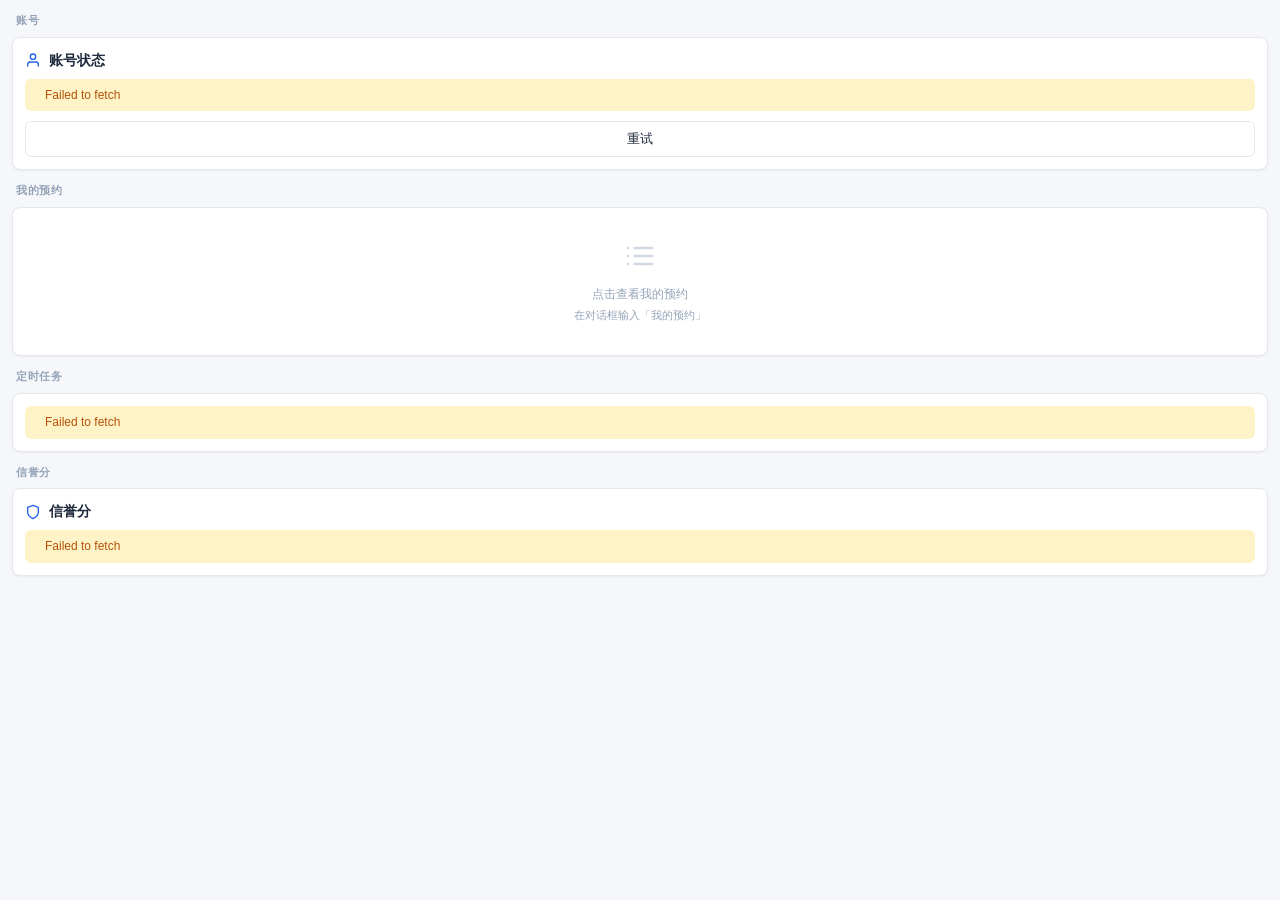
==== commit 39374ebb: "Add files via upload" ====
--- a/panel.html
+++ b/panel.html
@@ -51,28 +51,6 @@
       <div class="skeleton-line" style="width:60%;height:14px;margin-bottom:8px;"></div>
       <div class="skeleton-line" style="width:90%;height:12px;margin-bottom:6px;"></div>
       <div class="skeleton-line" style="width:70%;height:12px;"></div>
-    </div>
-  </div>
-
-  <!-- 通知提示 -->
-  <div class="panel-section">
-    <div class="panel-section-title">通知</div>
-    <div class="card">
-      <div class="alert alert-info" id="nextRunAlert" style="margin-bottom: 8px; display:none;">
-        <span id="nextRunIcon"></span>
-        <div>
-          <div style="font-weight:600;">下次自动抢座</div>
-          <div id="nextRunText" style="opacity:0.8;">--</div>
-        </div>
-      </div>
-      <div class="list-item">
-        <span class="list-item-label">通知方式</span>
-        <span class="list-item-value">微信推送</span>
-      </div>
-      <div class="list-item">
-        <span class="list-item-label">抢座时间</span>
-        <span class="list-item-value">每日 06:15</span>
-      </div>
     </div>
   </div>
 
@@ -346,7 +324,9 @@
       return;
     }
 
-    const score = resp.score;
+    // -1 哨兵（2026-08-25）：插件出参 schema 要求 Number，后端用 -1 表示"系统未返回"
+    const rawScore = resp.score;
+    const score = (rawScore === null || rawScore === undefined || rawScore < 0) ? null : rawScore;
     const violationCount = resp.violationCount || 0;
     const profile = resp.profile || {};
     const violations = resp.violations || [];
@@ -369,10 +349,12 @@
           <span class="list-item-value" style="font-size:18px;font-weight:700;color:${scoreColor};">${escapeHtml(String(score))}</span>
         </div>`;
     } else {
+      // 后端降级提示（msg 非空时展示，例如"该校未返回信誉分数据"）
+      const creditHint = (resp.msg && resp.msg.trim()) ? resp.msg.trim() : '该系统未返回';
       html += `
         <div class="list-item">
           <span class="list-item-label">信誉分</span>
-          <span class="list-item-value" style="color:#999;">该系统未返回</span>
+          <span class="list-item-value" style="color:#999;max-width:150px;text-align:right;">${escapeHtml(creditHint)}</span>
         </div>`;
     }
 
@@ -419,13 +401,9 @@
   // 注意：字段是 tasks 不是 jobs；任务只有 id/kind/desc
   function renderTasks(resp) {
     const container = document.getElementById('taskList');
-    const alertEl = document.getElementById('nextRunAlert');
-    const alertText = document.getElementById('nextRunText');
-    const alertIcon = document.getElementById('nextRunIcon');
 
     // API 调用失败或未绑定
     if (!resp || resp.code !== 0) {
-      alertEl.style.display = 'none';
       const msg = resp ? (resp.msg || '查询失败') : '无法连接服务器';
       // 401 = 未绑定，显示友好提示
       if (resp && resp.code === 401) {
@@ -451,15 +429,6 @@
     // 后端返回 tasks 数组
     const tasks = resp.tasks || [];
 
-    // 更新下次执行提示
-    if (tasks.length > 0) {
-      alertEl.style.display = 'flex';
-      alertIcon.innerHTML = ICONS.clock;
-      alertText.textContent = `明日 06:15 自动执行（共 ${tasks.length} 个任务）`;
-    } else {
-      alertEl.style.display = 'none';
-    }
-
     if (tasks.length === 0) {
       container.innerHTML = `
         <div class="card">
@@ -622,7 +591,14 @@
     // 写入方之外的其他同源窗口触发——绑定 setToken / 解绑 clearToken 时，
     // 其他面板立即感知并自动刷新（60s 轮询作为兜底）
     window.addEventListener('storage', (e) => {
-      if (e.key && e.key.startsWith('libpanel_token_')) refreshAll();
+      if (e.key && e.key.startsWith('libpanel_token_')) {
+        // 跨 iframe 凭证同步（2026-08-25）：本面板若在绑定前加载，TOKEN 快照为空，
+        // 直接 refreshAll 会对 /api/credit、/api/schedule 发无凭证请求 → 403
+        // （status 是白名单不受影响，故账号卡片显示已绑定而查询卡片报错）。
+        // 先重读 localStorage 的 token 再刷新数据。
+        window.LibPanel.reloadCredential();
+        refreshAll();
+      }
     });
   }
 
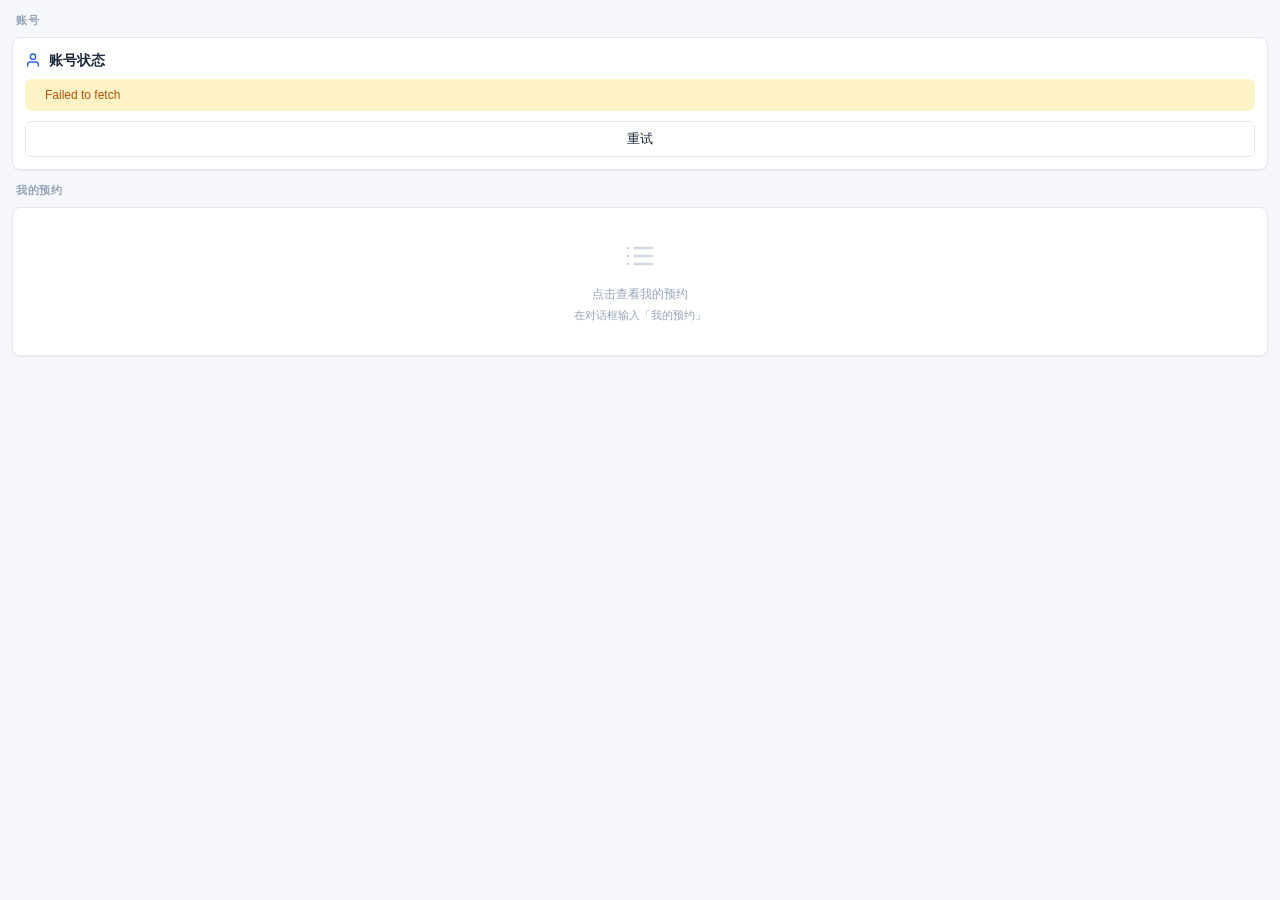
==== commit 7f6a4f8a: "Add files via upload" ====
--- a/panel.html
+++ b/panel.html
@@ -34,25 +34,6 @@
     </div>
   </div>
 
-  <!-- 定时任务 -->
-  <div class="panel-section">
-    <div class="panel-section-title">定时任务</div>
-    <div id="taskList">
-      <div class="skeleton-line" style="width:60%;height:14px;margin-bottom:8px;"></div>
-      <div class="skeleton-line" style="width:90%;height:12px;margin-bottom:6px;"></div>
-      <div class="skeleton-line" style="width:70%;height:12px;"></div>
-    </div>
-  </div>
-
-  <!-- 信誉分 -->
-  <div class="panel-section">
-    <div class="panel-section-title">信誉分</div>
-    <div class="card" id="creditCard">
-      <div class="skeleton-line" style="width:60%;height:14px;margin-bottom:8px;"></div>
-      <div class="skeleton-line" style="width:90%;height:12px;margin-bottom:6px;"></div>
-      <div class="skeleton-line" style="width:70%;height:12px;"></div>
-    </div>
-  </div>
 
 </div>
 
@@ -280,7 +261,7 @@
 
   // ---------- 解绑（token 生命周期终点：清内存 + localStorage） ----------
   async function unbindAccount() {
-    if (!confirm('确定解绑账号吗？解绑后定时抢座任务将停止。')) return;
+    if (!confirm('确定解绑账号吗？解绑后将无法使用预约/抢座功能。')) return;
     try {
       const resp = await apiPost('/api/unbind', { uid: window.LibPanel.UID });
       if (resp && resp.redirected) {
@@ -298,227 +279,6 @@
     }
   }
 
-  // ---------- 渲染信誉分 ----------
-  // 后端 GET /api/credit?uid=xxx 返回：
-  //   {"code":0, "profile":{...}, "credit":{...}, "score":100, "violationCount":0, "violations":[...]}
-  function renderCredit(resp) {
-    const card = document.getElementById('creditCard');
-
-    if (!resp || resp.code !== 0) {
-      const msg = resp ? (resp.msg || '查询失败') : '无法获取';
-      if (resp && resp.code === 401) {
-        card.innerHTML = `
-          <div class="card-header">${ICONS.shield} 信誉分</div>
-          <div class="empty-state" style="padding:12px;">
-            ${ICONS.shield}
-            <div style="font-size:12px;">请先绑定账号</div>
-          </div>`;
-      } else {
-        card.innerHTML = `
-          <div class="card-header">${ICONS.shield} 信誉分</div>
-          <div class="alert alert-warning" style="font-size:12px;">
-            <span>${ICONS.alert}</span>
-            <div>${escapeHtml(msg)}</div>
-          </div>`;
-      }
-      return;
-    }
-
-    // -1 哨兵（2026-08-25）：插件出参 schema 要求 Number，后端用 -1 表示"系统未返回"
-    const rawScore = resp.score;
-    const score = (rawScore === null || rawScore === undefined || rawScore < 0) ? null : rawScore;
-    const violationCount = resp.violationCount || 0;
-    const profile = resp.profile || {};
-    const violations = resp.violations || [];
-
-    // 信誉分颜色：100=绿色，<100=黄色，<80=红色
-    let scoreColor = '#22C55E';
-    let scoreLabel = '良好';
-    if (score !== null && score !== undefined) {
-      if (score < 80) { scoreColor = '#EF4444'; scoreLabel = '较低'; }
-      else if (score < 100) { scoreColor = '#F59E0B'; scoreLabel = '一般'; }
-    }
-
-    let html = `<div class="card-header">${ICONS.shield} 信誉分</div>`;
-
-    // 信誉分数值
-    if (score !== null && score !== undefined) {
-      html += `
-        <div class="list-item">
-          <span class="list-item-label">信誉分</span>
-          <span class="list-item-value" style="font-size:18px;font-weight:700;color:${scoreColor};">${escapeHtml(String(score))}</span>
-        </div>`;
-    } else {
-      // 后端降级提示（msg 非空时展示，例如"该校未返回信誉分数据"）
-      const creditHint = (resp.msg && resp.msg.trim()) ? resp.msg.trim() : '该系统未返回';
-      html += `
-        <div class="list-item">
-          <span class="list-item-label">信誉分</span>
-          <span class="list-item-value" style="color:#999;max-width:150px;text-align:right;">${escapeHtml(creditHint)}</span>
-        </div>`;
-    }
-
-    // 违约次数
-    html += `
-      <div class="list-item">
-        <span class="list-item-label">违约次数</span>
-        <span class="list-item-value" style="color:${violationCount > 0 ? '#EF4444' : '#22C55E'};">${violationCount} 次</span>
-      </div>`;
-
-    // 部门信息（如果有）
-    if (profile.unitName) {
-      html += `
-        <div class="list-item">
-          <span class="list-item-label">单位</span>
-          <span class="list-item-value">${escapeHtml(profile.unitName)}</span>
-        </div>`;
-    }
-
-    // 违约记录（如果有）
-    if (violations.length > 0) {
-      html += `<div style="margin-top:8px;font-size:11px;opacity:0.7;">最近违约记录：</div>`;
-      violations.slice(0, 3).forEach(v => {
-        const vDate = v.violationDate || v.date || v.gmtCreate || '--';
-        const vReason = v.violationReason || v.reason || v.memo || '--';
-        html += `<div style="margin-top:4px;font-size:11px;padding:4px 6px;background:rgba(239,68,68,0.08);border-radius:4px;">${escapeHtml(vDate)} ${escapeHtml(vReason)}</div>`;
-      });
-    }
-
-    // 原始字段提示（排障用，仅 dev）
-    if (window.location.hostname === 'localhost' || window.location.hostname === '127.0.0.1') {
-      const rawKeys = resp.raw_keys || [];
-      if (rawKeys.length > 0) {
-        html += `<div style="margin-top:8px;font-size:10px;opacity:0.5;">userInfo 字段: ${escapeHtml(rawKeys.join(', '))}</div>`;
-      }
-    }
-
-    card.innerHTML = html;
-  }
-
-  // ---------- 渲染定时任务 ----------
-  // 后端 GET /api/schedule?action=list 返回：
-  //   {"code":0, "tasks":[{"id":"abc123","kind":"seat_reserve","desc":"每周mon,tue,wed,thu,fri,sat,sun 06:15 抢约3C-008"}]}
-  // 注意：字段是 tasks 不是 jobs；任务只有 id/kind/desc
-  function renderTasks(resp) {
-    const container = document.getElementById('taskList');
-
-    // API 调用失败或未绑定
-    if (!resp || resp.code !== 0) {
-      const msg = resp ? (resp.msg || '查询失败') : '无法连接服务器';
-      // 401 = 未绑定，显示友好提示
-      if (resp && resp.code === 401) {
-        container.innerHTML = `
-          <div class="card">
-            <div class="empty-state">
-              ${ICONS.clock}
-              <div>请先绑定账号</div>
-            </div>
-          </div>`;
-      } else {
-        container.innerHTML = `
-          <div class="card">
-            <div class="alert alert-warning">
-              <span>${ICONS.alert}</span>
-              <div>${escapeHtml(msg)}</div>
-            </div>
-          </div>`;
-      }
-      return;
-    }
-
-    // 后端返回 tasks 数组
-    const tasks = resp.tasks || [];
-
-    if (tasks.length === 0) {
-      container.innerHTML = `
-        <div class="card">
-          <div class="empty-state">
-            ${ICONS.clock}
-            <div>暂无定时任务</div>
-            <div style="margin-top:4px;">在对话框输入「定时抢座」创建</div>
-          </div>
-        </div>`;
-      return;
-    }
-
-    // 修复 P2-2：用更健壮的方式解析 desc，不再依赖单一正则
-    // 后端 desc 格式: "每周mon,tue,wed,thu,fri,sat,sun 06:15 抢约3C-008"
-    // 但格式可能变化，所以用多重降级策略
-    container.innerHTML = tasks.map(t => {
-      const desc = t.desc || '';
-      const kind = t.kind || '';
-
-      // 提取座位号（降级链：desc里的"抢约xxx" → kind → desc本身 → "未知"）
-      let seat = '未知';
-      const seatMatch = desc.match(/抢约\s*(\S+)/);
-      if (seatMatch) {
-        seat = seatMatch[1];
-      } else if (kind) {
-        seat = kind;
-      } else if (desc) {
-        seat = desc.substring(0, 20);
-      }
-
-      // 提取周期（降级链：完整匹配 → 缩写匹配 → 原文 → "已启用"）
-      let week = '已启用';
-      const weekFullMatch = desc.match(/每周([a-z,]+)/);
-      const weekAbbrMap = {
-        'mon,tue,wed,thu,fri,sat,sun': '每天',
-        'mon,tue,wed,thu,fri': '工作日',
-        'sat,sun': '周末',
-      };
-      if (weekFullMatch && weekAbbrMap[weekFullMatch[1]]) {
-        week = weekAbbrMap[weekFullMatch[1]];
-      } else if (weekFullMatch) {
-        week = '每周' + weekFullMatch[1].split(',').map(d => ({mon:'一',tue:'二',wed:'三',thu:'四',fri:'五',sat:'六',sun:'日'}[d] || d)).join('');
-      }
-
-      // 提取时间（降级链：HH:MM 匹配 → "06:15" 默认）
-      let time = '06:15';
-      const timeMatch = desc.match(/(\d{1,2}:\d{2})/);
-      if (timeMatch) time = timeMatch[1];
-
-      return `
-        <div class="task-card">
-          <div class="task-info">
-            <div class="task-name">${escapeHtml(seat)}</div>
-            <div class="task-meta">${escapeHtml(week)} · ${escapeHtml(time)}</div>
-          </div>
-          <span class="badge badge-success">启用</span>
-          <button class="btn btn-sm btn-danger js-cancel-task" data-task-id="${escapeHtml(t.id)}" title="取消任务">${ICONS.x}</button>
-        </div>
-      `;
-    }).join('');
-
-    // 修复 P1-5：用事件委托替代 onclick 注入，避免 XSS
-    container.querySelectorAll('.js-cancel-task').forEach(btn => {
-      btn.addEventListener('click', () => cancelTask(btn.dataset.taskId));
-    });
-  }
-
-  // ---------- 取消任务 ----------
-  // 后端 POST /api/schedule 用 "id" 字段（不是 "job_id"）
-  // 注意：生产环境 apiPost 会降级为对话引导，返回 code:302 redirected:true
-  window.cancelTask = async function(taskId) {
-    if (!confirm('确定取消这个定时任务吗？')) return;
-    try {
-      const resp = await apiPost('/api/schedule', { action: 'cancel', id: taskId });
-      // 检查是否被重定向到对话区（生产环境降级）
-      if (resp && resp.redirected) {
-        alert('已转向对话区，请在对话框完成取消操作');
-        return;
-      }
-      if (resp && resp.code === 0) {
-        sendToParent(MSG.DATA_SYNC, { type: 'task-cancelled', taskId });
-        await refreshAll();
-      } else {
-        alert('取消失败: ' + (resp ? resp.msg : '未知错误'));
-      }
-    } catch (e) {
-      alert('取消失败: ' + e.message);
-    }
-  };
-
   // ---------- 查询我的预约（引导对话） ----------
   window.askReservations = function() {
     sendToParent(MSG.TRIGGER_TASK, { flow: 'chat', message: '我的预约' });
@@ -527,12 +287,8 @@
   // ---------- 刷新所有数据 ----------
   async function refreshAll() {
     try {
-      // 并行请求状态、信誉分和任务列表
-      // 注意：后端返回的就是 {"code":0,...}，不是嵌套在 data 里
-      const [statusResp, creditResp, scheduleResp] = await Promise.allSettled([
+      const [statusResp] = await Promise.allSettled([
         apiGet('/api/status'),
-        apiGet('/api/credit'),
-        apiGet('/api/schedule', { action: 'list' }),
       ]);
 
       // 修复 P1-2：rejected 时把错误信息包装成 {code:-1, msg} 传给渲染函数，
@@ -541,22 +297,12 @@
       const statusData = statusResp.status === 'fulfilled'
         ? statusResp.value
         : { code: -1, msg: (statusResp.reason && statusResp.reason.message) || '网络错误' };
-      const creditData = creditResp.status === 'fulfilled'
-        ? creditResp.value
-        : { code: -1, msg: (creditResp.reason && creditResp.reason.message) || '网络错误' };
-      const scheduleData = scheduleResp.status === 'fulfilled'
-        ? scheduleResp.value
-        : { code: -1, msg: (scheduleResp.reason && scheduleResp.reason.message) || '网络错误' };
 
       // 直接传整个响应对象给渲染函数（不是 .data）
       renderAccount(statusData);
-      renderCredit(creditData);
-      renderTasks(scheduleData);
     } catch (e) {
       console.error('刷新失败:', e);
       renderAccount(null);
-      renderCredit(null);
-      renderTasks(null);
     }
   }
 
@@ -564,7 +310,7 @@
   onParentMessage({
     [MSG_FROM_PARENT.REFRESH]: () => refreshAll(),
     [MSG_FROM_PARENT.DATA_SYNC]: (payload) => {
-      if (payload && ['bound', 'unbound', 'reserved', 'task-created', 'task-cancelled'].includes(payload.type)) {
+      if (payload && ['bound', 'unbound', 'reserved'].includes(payload.type)) {
         refreshAll();
       }
     },
@@ -593,7 +339,7 @@
     window.addEventListener('storage', (e) => {
       if (e.key && e.key.startsWith('libpanel_token_')) {
         // 跨 iframe 凭证同步（2026-08-25）：本面板若在绑定前加载，TOKEN 快照为空，
-        // 直接 refreshAll 会对 /api/credit、/api/schedule 发无凭证请求 → 403
+        // 直接 refreshAll 会对带鉴权的接口发无凭证请求 → 403
         // （status 是白名单不受影响，故账号卡片显示已绑定而查询卡片报错）。
         // 先重读 localStorage 的 token 再刷新数据。
         window.LibPanel.reloadCredential();
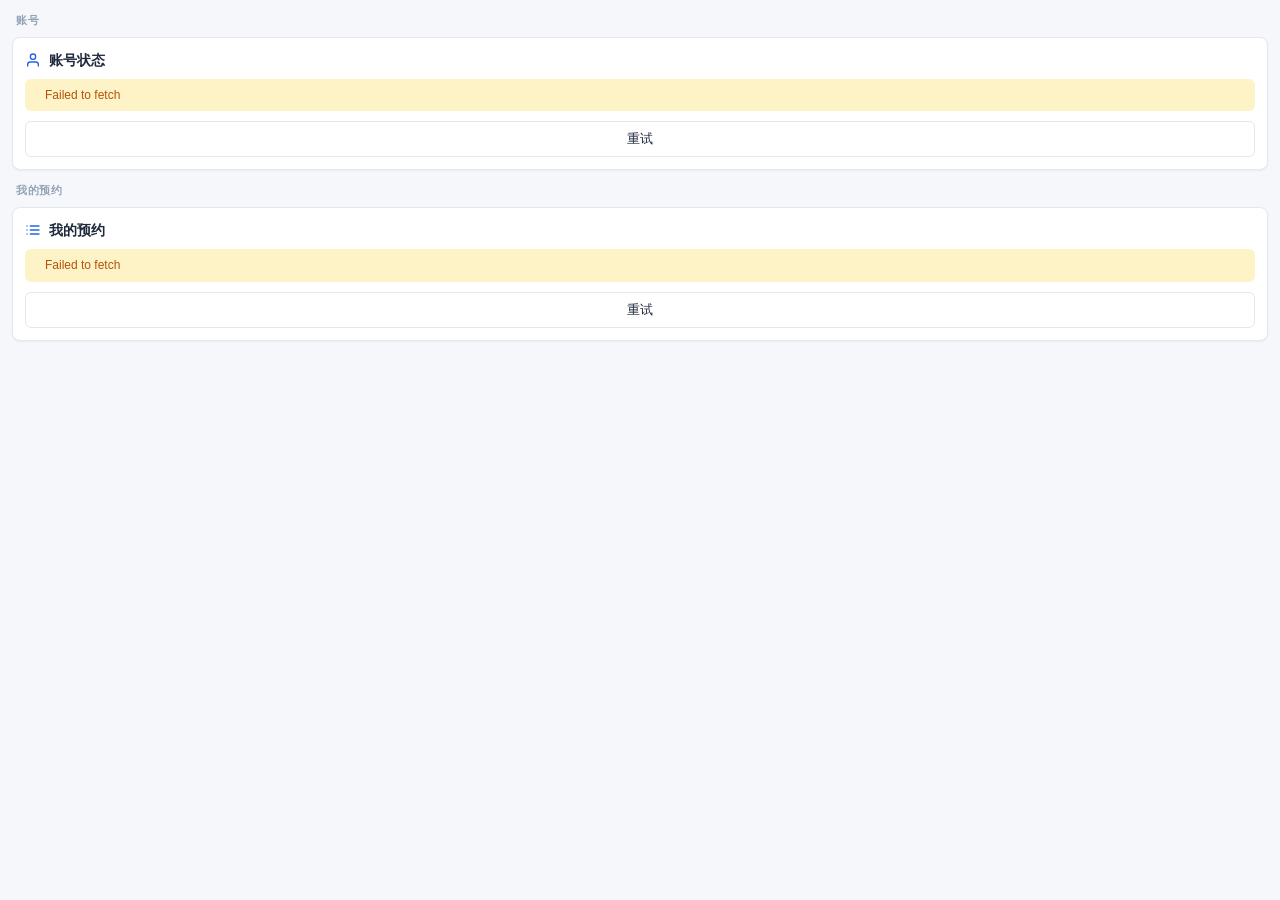
==== commit 2507d550: "Add files via upload" ====
--- a/panel.html
+++ b/panel.html
@@ -20,17 +20,13 @@
     </div>
   </div>
 
-  <!-- 我的预约（后端无独立API，引导对话查询） -->
+  <!-- 我的预约（直连 /api/reservations，座位/研讨室分组展示，支持一键取消） -->
   <div class="panel-section">
     <div class="panel-section-title">我的预约</div>
-    <div id="reservationList">
-      <div class="card js-reservation-trigger" style="cursor:pointer;">
-        <div class="empty-state">
-          <span id="reservationIcon"></span>
-          <div>点击查看我的预约</div>
-          <div style="margin-top:4px;font-size:11px;">在对话框输入「我的预约」</div>
-        </div>
-      </div>
+    <div class="card" id="resvCard">
+      <div class="skeleton-line" style="width:60%;height:14px;margin-bottom:8px;"></div>
+      <div class="skeleton-line" style="width:90%;height:12px;margin-bottom:6px;"></div>
+      <div class="skeleton-line" style="width:70%;height:12px;"></div>
     </div>
   </div>
 
@@ -40,7 +36,7 @@
 <script src="shared.js"></script>
 <script>
 (function() {
-  const { apiGet, apiPost, ICONS, escapeHtml, sendToParent, MSG, MSG_FROM_PARENT, onParentMessage, setToken, clearToken, triggerFlow } = window.LibPanel;
+  const { apiGet, apiPost, ICONS, escapeHtml, MSG_FROM_PARENT, onParentMessage, setToken, clearToken, triggerFlow } = window.LibPanel;
 
   // ---------- 显示模式（URL 参数 mode，2026-08-24）----------
   // login：登录专注视图（账号管理任务流嵌入节点用）——只显示账号卡片，隐藏其余三卡片
@@ -279,31 +275,121 @@
     }
   }
 
-  // ---------- 查询我的预约（引导对话） ----------
-  window.askReservations = function() {
-    sendToParent(MSG.TRIGGER_TASK, { flow: 'chat', message: '我的预约' });
-  };
+  // ---------- 我的预约（直连 /api/reservations：座位/研讨室分组 + 一键取消） ----------
+  // 与 roommap.html 同源正则：匹配研讨室类房间名，其余归为座位预约
+  const ROOM_RESV_RE = /^(研讨间|研讨室|低音研讨室|学习室|静思间|学士吟|朝天乐|朝天子|清和风|江如练|浣溪沙|沁园春)/;
+
+  function resvItemHtml(it) {
+    const rid = escapeHtml(String(it.resvId == null ? '' : it.resvId));
+    return `
+      <div class="list-item" style="align-items:center;gap:8px;">
+        <div style="flex:1;min-width:0;">
+          <div style="font-weight:500;word-break:break-all;">${escapeHtml(it.seat || '--')}</div>
+          <div style="font-size:var(--text-sm);color:var(--color-text-secondary);margin-top:2px;">${escapeHtml(it.begin || '')} - ${escapeHtml(it.end || '')}</div>
+        </div>
+        <button type="button" class="btn btn-sm js-cancel-resv" data-resvid="${rid}" style="flex-shrink:0;">取消</button>
+      </div>`;
+  }
+
+  function renderReservations(resp) {
+    const card = document.getElementById('resvCard');
+    if (!card) return;
+
+    // 未绑定（401）：提示而非报错（view 模式下账号卡片另有绑定引导，这里只做轻提示）
+    if (resp && resp.code === 401) {
+      card.innerHTML = `
+        <div class="empty-state">
+          <span>${ICONS.list}</span>
+          <div>绑定账号后可查看预约</div>
+        </div>`;
+      return;
+    }
+
+    // 查询失败：显示具体原因 + 重试按钮（与账号卡片同款交互）
+    if (!resp || resp.code !== 0) {
+      card.innerHTML = `
+        <div class="card-header">${ICONS.list} 我的预约</div>
+        <div class="alert alert-warning">
+          <span>${ICONS.alert}</span>
+          <div>${escapeHtml((resp && resp.msg) || '查询失败')}</div>
+        </div>
+        <button type="button" class="btn btn-block" style="margin-top:10px;" id="retryResvBtn">重试</button>`;
+      card.querySelector('#retryResvBtn').addEventListener('click', () => refreshResv());
+      return;
+    }
+
+    const items = (resp.reservations || []).slice()
+      .sort((a, b) => String(a.begin || '').localeCompare(String(b.begin || '')));
+    const seatItems = items.filter(it => !ROOM_RESV_RE.test(it.seat || ''));
+    const roomItems = items.filter(it => ROOM_RESV_RE.test(it.seat || ''));
+
+    if (!items.length) {
+      card.innerHTML = `
+        <div class="empty-state">
+          <span>${ICONS.list}</span>
+          <div>暂无预约（可查看今明后 3 天）</div>
+        </div>`;
+      return;
+    }
+
+    let html = '';
+    if (seatItems.length) {
+      html += `<div class="card-header">座位预约（${seatItems.length}）</div>` + seatItems.map(resvItemHtml).join('');
+    }
+    if (roomItems.length) {
+      html += (seatItems.length ? '<div style="height:8px;"></div>' : '')
+        + `<div class="card-header">研讨室预约（${roomItems.length}）</div>` + roomItems.map(resvItemHtml).join('');
+    }
+    card.innerHTML = html;
+  }
+
+  async function cancelResv(resvId) {
+    if (!confirm('确定取消该预约吗？')) return;
+    const btn = document.querySelector(`.js-cancel-resv[data-resvid="${CSS.escape(String(resvId))}"]`);
+    if (btn) { btn.disabled = true; btn.textContent = '取消中…'; }
+    try {
+      const resp = await apiPost('/api/cancel', { target: String(resvId) });
+      if (resp && resp.code === 0) {
+        await refreshResv();  // 取消成功：仅刷新预约分组（账号状态不受影响）
+      } else {
+        alert((resp && resp.msg) || '取消失败，请稍后重试');
+        if (btn) { btn.disabled = false; btn.textContent = '取消'; }
+      }
+    } catch (e) {
+      alert('取消失败：' + (e.message || e));
+      if (btn) { btn.disabled = false; btn.textContent = '取消'; }
+    }
+  }
 
   // ---------- 刷新所有数据 ----------
+  // 拆分两类接口的刷新节奏：
+  // - /api/status：仅查 DB，轻量，可 60s 轮询
+  // - /api/reservations：FC 无状态，每次调用都真实登录图书馆系统——重量级，
+  //   不能 60s 轮询（防图书馆侧登录限流/账号锁定），仅初始化/事件/手动/5 分钟级刷新
+  async function refreshStatus() {
+    let statusData;
+    try {
+      const r = await apiGet('/api/status');
+      statusData = r;
+    } catch (e) {
+      statusData = { code: -1, msg: (e && e.message) || '网络错误' };
+    }
+    renderAccount(statusData);
+  }
+
+  async function refreshResv() {
+    let resvData;
+    try {
+      const r = await apiGet('/api/reservations');
+      resvData = r;
+    } catch (e) {
+      resvData = { code: -1, msg: (e && e.message) || '网络错误' };
+    }
+    renderReservations(resvData);
+  }
+
   async function refreshAll() {
-    try {
-      const [statusResp] = await Promise.allSettled([
-        apiGet('/api/status'),
-      ]);
-
-      // 修复 P1-2：rejected 时把错误信息包装成 {code:-1, msg} 传给渲染函数，
-      // 让用户看到具体原因（如「403：签名或 Token 校验失败（uid=test_user, token_len=0）」）
-      // 而不是误导性的「无法连接服务器」
-      const statusData = statusResp.status === 'fulfilled'
-        ? statusResp.value
-        : { code: -1, msg: (statusResp.reason && statusResp.reason.message) || '网络错误' };
-
-      // 直接传整个响应对象给渲染函数（不是 .data）
-      renderAccount(statusData);
-    } catch (e) {
-      console.error('刷新失败:', e);
-      renderAccount(null);
-    }
+    await Promise.allSettled([refreshStatus(), refreshResv()]);
   }
 
   // ---------- 监听父窗口消息 ----------
@@ -317,21 +403,27 @@
   });
 
   // ---------- 初始化 ----------
-  // 设置预约区图标
-  document.getElementById('reservationIcon').innerHTML = ICONS.list;
-
-  // 修复 P1-5：reservation 用事件委托
-  document.querySelector('.js-reservation-trigger').addEventListener('click', () => askReservations());
+  // 我的预约取消按钮：事件委托挂在卡片容器上（innerHTML 重渲染后监听器仍生效）
+  document.getElementById('resvCard').addEventListener('click', (e) => {
+    const btn = e.target.closest('.js-cancel-resv');
+    if (btn && !btn.disabled) cancelResv(btn.getAttribute('data-resvid'));
+  });
 
   refreshAll();
 
   // 自动刷新策略：使用 Page Visibility API，仅在页面可见时刷新
   // 避免用户切到其他页签时浪费 FC 调用次数
   let refreshTimer = null;
+  let tickCount = 0;
 
   function startAutoRefresh() {
     if (refreshTimer) clearInterval(refreshTimer);
-    refreshTimer = setInterval(refreshAll, 60000);
+    tickCount = 0;
+    refreshTimer = setInterval(() => {
+      tickCount++;
+      refreshStatus();                       // 轻量：DB 查询，60s
+      if (tickCount % 5 === 0) refreshResv(); // 重量：图书馆登录，5 分钟一次
+    }, 60000);
     // 跨 iframe 凭证秒级同步（2026-08-24）：同一 Pages origin 的多个 iframe
     // （对话内嵌登录面板 / 右侧常驻面板）共享 localStorage，storage 事件在
     // 写入方之外的其他同源窗口触发——绑定 setToken / 解绑 clearToken 时，
